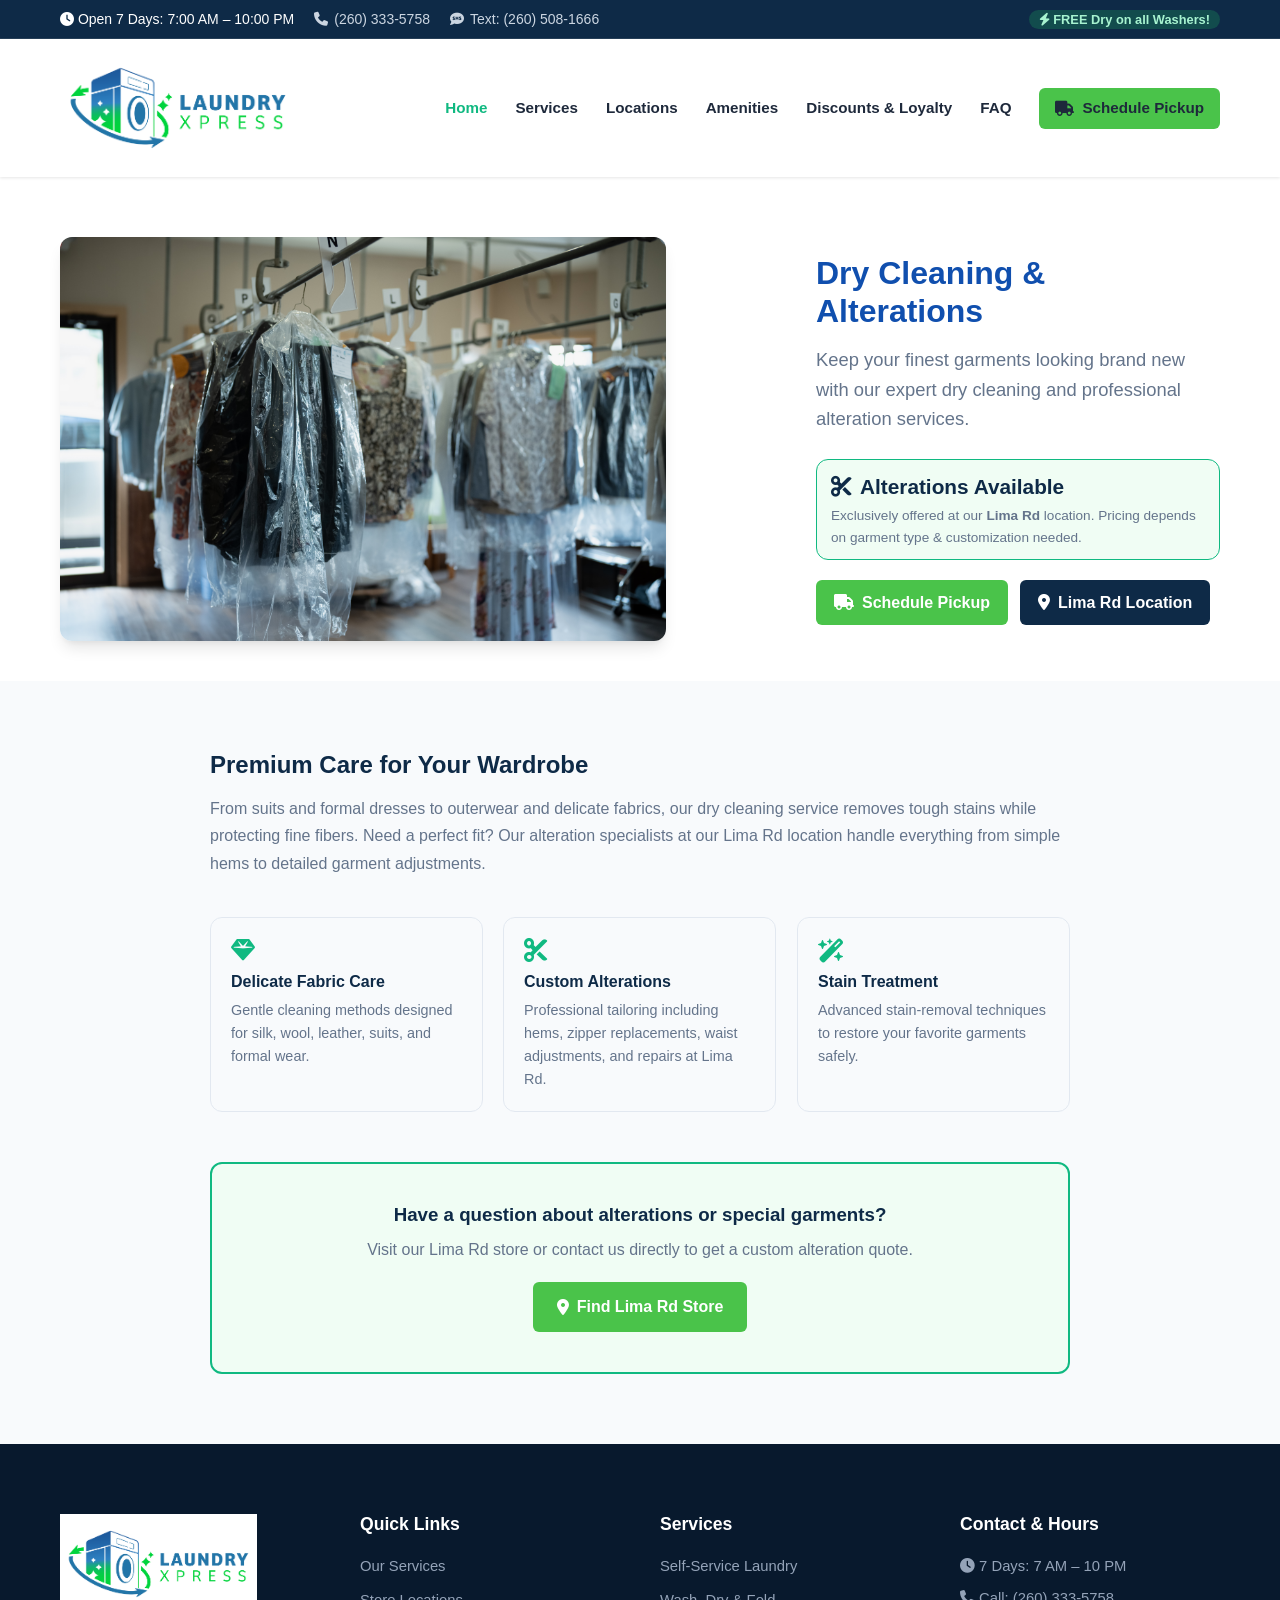
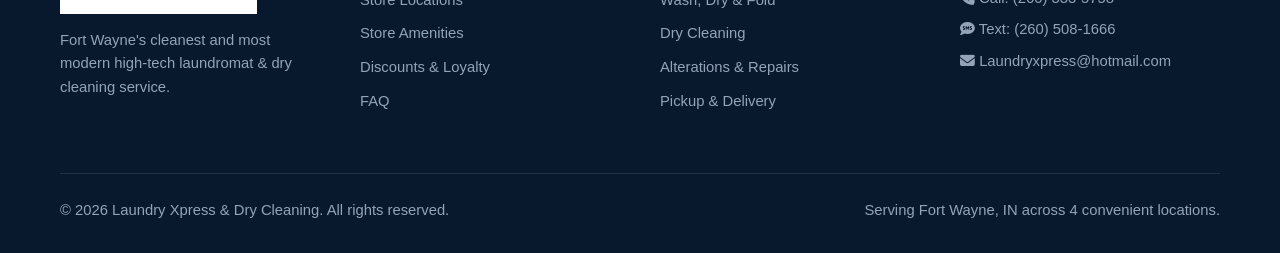
==== dry-cleaning-alterations.html @ 78de6ab1 "Initial commit" ====
<!DOCTYPE html>
<html lang="en">
<head>
  <meta charset="UTF-8">
  <meta name="viewport" content="width=device-width, initial-scale=1.0">
  <title>Dry Cleaning & Alterations - Laundry Xpress</title>
  <link rel="stylesheet" href="css/style.css">
  <link rel="stylesheet" href="https://cdnjs.cloudflare.com/ajax/libs/font-awesome/6.4.0/css/all.min.css">
</head>
<body>

<!-- Top Announcement Bar -->
  <div class="top-bar">
    <div class="container top-bar-content">
      <div class="top-bar-info">
        <span><i class="fa-solid fa-clock"></i> Open 7 Days: 7:00 AM – 10:00 PM</span>
        <a href="tel:2603335758"><i class="fa-solid fa-phone"></i> (260) 333-5758</a>
        <a href="sms:2605081666"><i class="fa-solid fa-comment-sms"></i> Text: (260) 508-1666</a>
      </div>
      <div>
        <span class="top-bar-promo"><i class="fa-solid fa-bolt"></i> FREE Dry on all Washers!</span>
      </div>
    </div>
  </div>

<!-- Navigation -->
  <header class="site-header static-header">
    <div class="container nav-container">
      <a href="index.html" class="logo-wrapper">
        <img src="images/logo.png" alt="Laundry Xpress Logo" class="site-logo">
      </a>
      
      <button class="mobile-menu-btn" aria-label="Toggle navigation">
        <i class="fa-solid fa-bars"></i>
      </button>

      <nav class="nav-links">
        <a href="index.html" class="active">Home</a>
        <a href="#services">Services</a>
        <a href="#locations">Locations</a>
        <a href="#amenities">Amenities</a>
        <a href="#promotions">Discounts & Loyalty</a>
        <a href="#faq">FAQ</a>
        <a href="https://cleancloudapp.com/s3/26136#/" target="_blank" rel="noopener noreferrer" class="btn btn-primary btn-sm"><i class="fa-solid fa-truck"></i> Schedule Pickup</a>
      </nav>
    </div>
  </header>

  <!-- Two-Column Service Hero Banner -->
  <section class="service-hero-split">
    <div class="container split-hero-container">
      
      <!-- Left Side: Image -->
      <div class="split-hero-image">
        <img src="images/dry-cleaning.jpg" alt="Dry Cleaning and Tailoring Services">
      </div>

      <!-- Right Side: Content -->
      <div class="split-hero-content">
        <h1>Dry Cleaning & Alterations</h1>
        <p>Keep your finest garments looking brand new with our expert dry cleaning and professional alteration services.</p>
        
        <!-- Info Badge for Alterations -->
        <div class="pricing-card info-card-highlight">
          <span class="price-amount" style="font-size: 1.3rem;"><i class="fa-solid fa-scissors"></i> Alterations Available</span>
          <p class="price-note">Exclusively offered at our <strong>Lima Rd</strong> location. Pricing depends on garment type & customization needed.</p>
        </div>

        <div class="hero-cta-buttons">
          <a href="https://cleancloudapp.com/s3/26136#/" target="_blank" rel="noopener noreferrer" class="btn btn-primary"><i class="fa-solid fa-truck"></i> Schedule Pickup</a>
          <a href="index.html#locations" class="btn btn-navy"><i class="fa-solid fa-location-dot"></i> Lima Rd Location</a>
        </div>
      </div>

    </div>
  </section>

  <!-- Service Details Section -->
  <section class="service-details-section">
    <div class="container service-details-container">
      
      <div class="service-intro">
        <h2>Premium Care for Your Wardrobe</h2>
        <p>
          From suits and formal dresses to outerwear and delicate fabrics, our dry cleaning service removes tough stains while protecting fine fibers. Need a perfect fit? Our alteration specialists at our Lima Rd location handle everything from simple hems to detailed garment adjustments.
        </p>
      </div>

      <!-- Feature Grid -->
      <div class="service-features-grid">
        <div class="feature-card">
          <i class="fa-solid fa-gem"></i>
          <h4>Delicate Fabric Care</h4>
          <p>Gentle cleaning methods designed for silk, wool, leather, suits, and formal wear.</p>
        </div>

        <div class="feature-card">
          <i class="fa-solid fa-scissors"></i>
          <h4>Custom Alterations</h4>
          <p>Professional tailoring including hems, zipper replacements, waist adjustments, and repairs at Lima Rd.</p>
        </div>

        <div class="feature-card">
          <i class="fa-solid fa-wand-magic-sparkles"></i>
          <h4>Stain Treatment</h4>
          <p>Advanced stain-removal techniques to restore your favorite garments safely.</p>
        </div>
      </div>

      <!-- Call to Action Box -->
      <div class="service-cta-box">
        <h3>Have a question about alterations or special garments?</h3>
        <p>Visit our Lima Rd store or contact us directly to get a custom alteration quote.</p>
        <a href="index.html#locations" class="btn btn-primary"><i class="fa-solid fa-location-dot"></i> Find Lima Rd Store</a>
      </div>

    </div>
  </section>

<!-- Footer -->
  <footer class="site-footer">
    <div class="container">
      <div class="footer-grid">
        <div class="footer-col">
          <div class="logo-wrapper" style="margin-bottom: 15px;">
            <img src="images/logo.png" alt="Laundry Xpress Logo" style="height: 100px; width: auto; display: block;">
          </div>
          <p>Fort Wayne's cleanest and most modern high-tech laundromat & dry cleaning service.</p>
        </div>

        <div class="footer-col">
          <h4>Quick Links</h4>
          <ul>
            <li><a href="#services">Our Services</a></li>
            <li><a href="#locations">Store Locations</a></li>
            <li><a href="#amenities">Store Amenities</a></li>
            <li><a href="#promotions">Discounts & Loyalty</a></li>
            <li><a href="#faq">FAQ</a></li>
          </ul>
        </div>

        <div class="footer-col">
          <h4>Services</h4>
          <ul>
            <li><a href="#services">Self-Service Laundry</a></li>
            <li><a href="#services">Wash, Dry & Fold</a></li>
            <li><a href="#services">Dry Cleaning</a></li>
            <li><a href="#services">Alterations & Repairs</a></li>
            <li><a href="#services">Pickup & Delivery</a></li>
          </ul>
        </div>

        <div class="footer-col">
          <h4>Contact & Hours</h4>
          <p><i class="fa-solid fa-clock"></i> 7 Days: 7 AM – 10 PM</p>
          <p style="margin-top: 8px;"><i class="fa-solid fa-phone"></i> Call: <a href="tel:+12603335758">(260) 333-5758</a></p>
          <p style="margin-top: 8px;"><i class="fa-solid fa-comment-sms"></i> Text: <a href="sms:+12605081666">(260) 508-1666</a></p>
          <p style="margin-top: 8px;"><i class="fa-solid fa-envelope"></i> <a href="mailto:Laundryxpress@hotmail.com">Laundryxpress@hotmail.com</a></p>
        </div>
      </div>

      <div class="footer-bottom">
        <p>&copy; 2026 Laundry Xpress & Dry Cleaning. All rights reserved.</p>
        <p>Serving Fort Wayne, IN across 4 convenient locations.</p>
      </div>
    </div>
  </footer>

  <script src="js/main.js"></script>
</body>
</html>
---- css/style.css ----
/* Laundry Xpress Modern Website - Navy & Green Theme */
:root {
  --primary-navy: #0e2a47;
  --secondary-navy: #183b5e;
  --accent-green: #25d366;
  --primary-green: #10b981;
  --dark-green: #059669;
  --light-green: #e6f4ea;
  --light-bg: #f8fafc;
  --white: #ffffff;
  --text-dark: #1e293b;
  --text-muted: #64748b;
  --border-color: #e2e8f0;
  --shadow-sm: 0 1px 3px rgba(0,0,0,0.1);
  --shadow-md: 0 4px 6px -1px rgba(0,0,0,0.1), 0 2px 4px -1px rgba(0,0,0,0.06);
  --shadow-lg: 0 10px 15px -3px rgba(0,0,0,0.1), 0 4px 6px -2px rgba(0,0,0,0.05);
  --radius-sm: 6px;
  --radius-md: 12px;
  --radius-lg: 20px;
  --font-family: 'Inter', -apple-system, BlinkMacSystemFont, "Segoe UI", Roboto, sans-serif;
}

* {
  box-sizing: border-box;
  margin: 0;
  padding: 0;
}

html {
  scroll-behavior: smooth;
  font-size: 16px;
}

body {
  font-family: var(--font-family);
  color: var(--text-dark);
  background-color: var(--light-bg);
  line-height: 1.6;
}

a {
  text-decoration: none;
  color: inherit;
  transition: all 0.2s ease;
}

ul {
  list-style: none;
}

img {
  max-width: 100%;
  height: auto;
  display: block;
}

.container {
  width: 100%;
  max-width: 1200px;
  margin: 0 auto;
  padding: 0 20px;
}

/* Typography */
h1, h2, h3, h4 {
  color: var(--primary-navy);
  font-weight: 700;
  line-height: 1.2;
}

.section-title {
  font-size: 2.25rem;
  text-align: center;
  margin-bottom: 0.5rem;
}

.section-subtitle {
  text-align: center;
  color: var(--text-muted);
  font-size: 1.1rem;
  margin-bottom: 3rem;
}

/* Buttons */
.btn {
  display: inline-flex;
  align-items: center;
  justify-content: center;
  gap: 8px;
  padding: 12px 24px;
  font-weight: 600;
  border-radius: var(--radius-sm);
  cursor: pointer;
  border: none;
  transition: all 0.25s ease;
  font-size: 1rem;
}

.btn-primary {
  background-color: rgb(74, 195, 74);
  color: var(--white);
}

.btn-primary:hover {
  background-color: var(--dark-green);
  transform: translateY(-2px);
  box-shadow: 0 4px 12px rgba(16, 185, 129, 0.3);
}

.btn-navy {
  background-color: var(--primary-navy);
  color: var(--white);
}

.btn-navy:hover {
  background-color: var(--secondary-navy);
  transform: translateY(-2px);
  box-shadow: 0 4px 12px rgba(14, 42, 71, 0.3);
}

.btn-outline {
  border: 2px solid var(--primary-navy);
  color: var(--primary-navy);
  background: transparent;
}

.btn-outline:hover {
  background-color: var(--primary-navy);
  color: var(--white);
}

.btn-sm {
  padding: 8px 16px;
  font-size: 0.9rem;
}

/* Top Announcement Bar */
.top-bar {
  background-color: var(--primary-navy);
  color: var(--white);
  padding: 8px 0;
  font-size: 0.875rem;
  border-bottom: 1px solid rgba(255,255,255,0.1);
}

.top-bar-content {
  display: flex;
  justify-content: space-between;
  align-items: center;
  flex-wrap: wrap;
  gap: 10px;
}

.top-bar-info {
  display: flex;
  align-items: center;
  gap: 20px;
}

.top-bar-info a {
  color: #cbd5e1;
  display: flex;
  align-items: center;
  gap: 6px;
}

.top-bar-info a:hover {
  color: var(--accent-green);
}

.top-bar-promo {
  background: rgba(37, 211, 102, 0.2);
  color: #a7f3d0;
  padding: 2px 10px;
  border-radius: 20px;
  font-weight: 600;
  font-size: 0.8rem;
}

/* Navigation Header */
header.site-header {
  background-color: var(--white);
  position: sticky;
  top: 0;
  z-index: 1000;
  box-shadow: var(--shadow-sm);
  padding: 5px 0; 
}

.nav-container {
  display: flex;
  justify-content: space-between;
  align-items: center;
  padding: 4px 20px !important;
}

.logo-wrapper {
  display: flex;
  align-items: center;
  gap: 12px;
}

.logo-icon {
  width: 44px;
  height: 44px;
  background: linear-gradient(135deg, var(--primary-navy), var(--primary-green));
  border-radius: 12px;
  display: flex;
  align-items: center;
  justify-content: center;
  color: white;
  font-size: 1.5rem;
  font-weight: bold;
}

.logo-text {
  font-size: 1.5rem;
  font-weight: 800;
  color: var(--primary-navy);
  letter-spacing: -0.5px;
}

.logo-text span {
  color: var(--primary-green);
}

.nav-links {
  display: flex;
  gap: 28px;
  align-items: center;
}

.nav-links a {
  font-weight: 600;
  color: var(--text-dark);
  font-size: 0.95rem;
}

.nav-links a:hover, .nav-links a.active {
  color: var(--primary-green);
}

.mobile-menu-btn {
  display: none;
  background: none;
  border: none;
  font-size: 1.5rem;
  color: var(--primary-navy);
  cursor: pointer;
}

/* Hero Section */
.hero {
  background: linear-gradient(rgba(3, 20, 78, 0.6), rgba(2, 1, 34, 0.6)), url('../images/backgroundHome.jpg');
  padding: 90px 0 110px;
  background-size: cover;
  background-position: center;
  text-align: center;
  position: relative;
}

.hero-content {
  max-width: 800px;
  margin: 0 auto;
}

.hero-badge {
  display: inline-flex;
  align-items: center;
  gap: 8px;
  background: rgba(16, 185, 129, 0.2);
  border: 1px solid #10b981;
  color: #4ddc29;
  padding: 8px 16px;
  border-radius: 20px;
  font-weight: 600;
  animation: slideInLeft 2.5s cubic-bezier(0.25, 1, 0.5, 1) forwards;
}

@keyframes slideInLeft {
  0% {
    opacity: 0;
    transform: translateX(-120px);
  }
  100% {
    opacity: 1;
    transform: translateX(0);
  }
}

.hero h1 {
  color: var(--white);
  font-size: 3.25rem;
  margin-bottom: 20px;
  letter-spacing: -1px;
}

.hero p {
  font-size: 1.25rem;
  color: #e2e8f0;
  margin-bottom: 35px;
  max-width: 650px;
  margin-left: auto;
  margin-right: auto;
}

.hero-buttons {
  display: flex;
  justify-content: center;
  gap: 15px;
  flex-wrap: wrap;
}

/* Quick Features / Highlights Ribbon */
.highlights-ribbon {
  background: var(--white);
  margin-top: -40px;
  border-radius: var(--radius-md);
  box-shadow: var(--shadow-lg);
  padding: 25px 30px;
  position: relative;
  z-index: 10;
  display: grid;
  grid-template-columns: repeat(auto-fit, minmax(220px, 1fr));
  gap: 20px;
  border-top: 4px solid var(--primary-green);
}

.highlight-item {
  display: flex;
  align-items: center;
  gap: 15px;
}

.highlight-icon {
  width: 50px;
  height: 50px;
  background-color: var(--light-green);
  color: var(--primary-green);
  border-radius: 50%;
  display: flex;
  align-items: center;
  justify-content: center;
  font-size: 1.4rem;
  flex-shrink: 0;
}

.highlight-text h4 {
  font-size: 1rem;
  color: var(--primary-navy);
}

.highlight-text p {
  font-size: 0.85rem;
  color: var(--text-muted);
}

/* Services Section */
.services-section {
  padding: 90px 0;
  background-color: var(--light-bg);
}

.services-grid {
  display: flex;
  flex-wrap: wrap;
  justify-content: center;
  gap: 30px;
}

.service-card {
  flex: 1 1 320px;
  max-width: 380px;
  background-color: var(--white);
  border-radius: var(--radius-md);
  overflow: hidden;
  box-shadow: var(--shadow-md);
  transition: transform 0.3s ease, box-shadow 0.3s ease;
  display: flex;
  flex-direction: column;
}

.service-card:hover {
  transform: translateY(-5px);
  box-shadow: var(--shadow-lg);
}

.service-img {
  height: 180px;
  background-size: cover;
  background-position: center;
  position: relative;
}

.service-card-content {
  padding: 25px;
  display: flex;
  flex-direction: column;
  flex-grow: 1;
}

.service-card-content h3 {
  font-size: 1.35rem;
  margin-bottom: 12px;
}

.service-card-content p {
  color: var(--text-muted);
  font-size: 0.95rem;
  margin-bottom: 20px;
  flex-grow: 1;
}

/* Locations Section */
.locations-section {
  padding: 90px 0;
  background-color: var(--white);
}

.locations-grid {
  display: grid;
  grid-template-columns: repeat(auto-fit, minmax(270px, 1fr));
  gap: 25px;
}

.location-card {
  border: 1px solid var(--border-color);
  border-radius: var(--radius-md);
  padding: 25px;
  background-color: var(--white);
  transition: all 0.3s ease;
  position: relative;
  display: flex;
  flex-direction: column;
}

.location-card:hover {
  border-color: var(--primary-green);
  box-shadow: var(--shadow-md);
}

.location-header {
  display: flex;
  align-items: center;
  justify-content: space-between;
  margin-bottom: 15px;
  padding-bottom: 12px;
  border-bottom: 1px solid var(--border-color);
}

.location-badge {
  background-color: var(--primary-navy);
  color: white;
  font-size: 0.75rem;
  font-weight: 700;
  padding: 4px 10px;
  border-radius: 20px;
}

.location-card h3 {
  font-size: 1.2rem;
  color: var(--primary-navy);
}

.location-detail {
  display: flex;
  align-items: flex-start;
  gap: 10px;
  margin-bottom: 12px;
  font-size: 0.925rem;
  color: var(--text-muted);
}

.location-detail i {
  color: var(--primary-green);
  margin-top: 3px;
}

.location-actions {
  margin-top: auto;
  padding-top: 15px;
  display: flex;
  gap: 10px;
}

/* Amenities Section (Icon Cards Grid) */
.amenities-section {
  padding: 90px 0;
  background-color: var(--primary-navy);
  color: var(--white);
}

.amenities-section .section-title {
  color: var(--white);
}

.amenities-section .section-subtitle {
  color: #94a3b8;
}

.amenities-grid {
  /**display: grid;
  grid-template-columns: repeat(auto-fit, minmax(180px, 1fr));
  gap: 20px;**/
  display: flex;
  flex-wrap: wrap;
  justify-content: center;
  gap: 20px;
}

.amenity-card {
  flex: 0 1 200px; 
  background: rgba(255, 255, 255, 0.05);
  border: 1px solid rgba(255, 255, 255, 0.1);
  border-radius: var(--radius-md);
  padding: 25px 15px;
  text-align: center;
  transition: all 0.3s ease;
}

.amenity-card:hover {
  background: rgba(255, 255, 255, 0.1);
  border-color: var(--primary-green);
  transform: translateY(-3px);
}

.amenity-icon {
  width: 55px;
  height: 55px;
  background: rgba(16, 185, 129, 0.2);
  color: var(--accent-green);
  border-radius: 50%;
  display: flex;
  align-items: center;
  justify-content: center;
  font-size: 1.5rem;
  margin: 0 auto 15px;
}

.amenity-card h4 {
  color: var(--white);
  font-size: 1rem;
  font-weight: 600;
}

/* Promotions & Loyalty Section */
.promo-section {
  padding: 90px 0;
  background: linear-gradient(135deg, #f0fdf4 0%, #dcfce7 50%, #f0fdf4 100%);
}

.promo-grid {
  display: flex;
  flex-wrap: wrap;
  justify-content: center;
  gap: 25px;
}

.promo-card {
  flex: 1 1 300px;
  max-width: 380px;
  background: var(--white);
  border-radius: var(--radius-md);
  padding: 30px;
  box-shadow: var(--shadow-sm);
  border-left: 5px solid var(--primary-green);
  transition: transform 0.2s ease;
}

.promo-card:hover {
  transform: translateY(-3px);
  box-shadow: var(--shadow-md);
}

.promo-card h3 {
  font-size: 1.25rem;
  color: var(--primary-navy);
  margin-bottom: 10px;
  display: flex;
  align-items: center;
  gap: 10px;
}

.promo-card h3 i {
  color: var(--primary-green);
}

.promo-card p {
  color: var(--text-muted);
  font-size: 0.95rem;
}

/* FAQ Accordion Section */
.faq-section {
  padding: 90px 0;
  background-color: var(--white);
}

.faq-container {
  max-width: 800px;
  margin: 0 auto;
}

.faq-item {
  border: 1px solid var(--border-color);
  border-radius: var(--radius-sm);
  margin-bottom: 15px;
  overflow: hidden;
  transition: border-color 0.2s ease;
}

.faq-item.active {
  border-color: var(--primary-green);
}

.faq-question {
  width: 100%;
  padding: 20px;
  background-color: var(--white);
  border: none;
  text-align: left;
  font-size: 1.05rem;
  font-weight: 600;
  color: var(--primary-navy);
  display: flex;
  justify-content: space-between;
  align-items: center;
  cursor: pointer;
}

.faq-question i {
  transition: transform 0.3s ease;
  color: var(--primary-green);
}

.faq-item.active .faq-question i {
  transform: rotate(180deg);
}

.faq-answer {
  max-height: 0;
  overflow: hidden;
  transition: max-height 0.3s ease, padding 0.3s ease;
  background-color: #f8fafc;
  color: var(--text-muted);
  font-size: 0.95rem;
  line-height: 1.7;
}

.faq-item.active .faq-answer {
  max-height: 300px;
  padding: 0 20px 20px 20px;
}

/* App Download CTA Banner */
.app-banner {
  background: linear-gradient(135deg, var(--primary-navy), var(--secondary-navy));
  color: var(--white);
  padding: 60px 0;
  border-radius: var(--radius-lg);
  margin: 40px auto 80px;
}

.app-banner-content {
  display: flex;
  align-items: center;
  justify-content: space-between;
  gap: 40px;
  flex-wrap: wrap;
}

.app-banner-text h2 {
  color: var(--white);
  font-size: 2rem;
  margin-bottom: 10px;
}

.app-banner-text p {
  color: #cbd5e1;
  font-size: 1.05rem;
}

.app-buttons {
  display: flex;
  gap: 15px;
  flex-wrap: wrap;
}

.app-btn {
  background-color: rgba(255,255,255,0.1);
  border: 1px solid rgba(255,255,255,0.2);
  color: white;
  padding: 12px 20px;
  border-radius: var(--radius-sm);
  display: flex;
  align-items: center;
  gap: 12px;
  transition: all 0.2s ease;
}

.app-btn:hover {
  background-color: var(--primary-green);
  border-color: var(--primary-green);
}

.app-btn i {
  font-size: 1.8rem;
}

.app-btn-text span {
  display: block;
  font-size: 0.75rem;
  text-transform: uppercase;
}

.app-btn-text strong {
  font-size: 1rem;
}

/* Footer */
footer.site-footer {
  background-color: #08192d;
  color: #94a3b8;
  padding: 70px 0 30px;
  font-size: 0.925rem;
}

.footer-grid {
  display: grid;
  grid-template-columns: repeat(auto-fit, minmax(220px, 1fr));
  gap: 40px;
  margin-bottom: 50px;
}

.footer-col h4 {
  color: var(--white);
  font-size: 1.1rem;
  margin-bottom: 20px;
}

.footer-col ul li {
  margin-bottom: 10px;
}

.footer-col ul li a:hover {
  color: var(--accent-green);
}

.footer-bottom {
  border-top: 1px solid rgba(255, 255, 255, 0.1);
  padding-top: 25px;
  display: flex;
  justify-content: space-between;
  align-items: center;
  flex-wrap: wrap;
  gap: 15px;
}

/* Responsive Styles */
@media (max-width: 992px) {
  .hero h1 { font-size: 2.5rem; }
  .section-title { font-size: 1.85rem; }
}

@media (max-width: 768px) {
  .nav-links {
    display: none;
    position: absolute;
    top: 100%;
    left: 0;
    right: 0;
    background-color: var(--white);
    flex-direction: column;
    padding: 20px;
    box-shadow: var(--shadow-md);
  }
  .nav-links.active {
    display: flex;
  }
  .mobile-menu-btn {
    display: block;
  }
  .hero h1 { font-size: 2rem; }
  .hero p { font-size: 1rem; }
  .top-bar-content { flex-direction: column; text-align: center; }
  .app-banner-content { flex-direction: column; text-align: center; justify-content: center; }
}

.site-logo {
  max-height: 120px; /* Adjust this value (e.g., 35px - 50px) to change the size */
  width: auto;       /* Maintains the image aspect ratio */
  object-fit: contain;
}

/* Non-sticky header for sub-pages */
header.site-header.static-header {
  position: relative;
  top: auto;
}

/* Split Hero Section (Image Left, Text Right) */
.service-hero-split {
  /*padding: 110px 0 60px 0;*/ 
  padding-top: 60px !important; /* Adjust down to 10px or 0px if you want it even closer */
  padding-bottom: 40px;
  background-color: var(--white);
}

.split-hero-container {
  display: flex !important;
  flex-direction: row !important;
  align-items: center;
  justify-content: space-between;
  gap: 150px;
  width: 100%;
}

.split-hero-image {
  flex: 1 1 75%;
  max-width: 80%;
  width: 80%;
}

.split-hero-image img {
  width: 100%;
  max-height: 680px;
  object-fit: cover;
  border-radius: var(--radius-md);
  box-shadow: var(--shadow-lg);
  display: block;
}

.split-hero-content {
  flex: 1 1 50%;
  max-width: 50%;
  width: 50%;
  text-align: left;
}

.split-hero-content h1 {
  font-size: 2rem;
  color: rgb(16, 79, 174); 
  margin-bottom: 15px;
  line-height: 1.2;
}

.split-hero-content p {
  font-size: 1.15rem;
  color: var(--text-muted);
  margin-bottom: 25px;
  line-height: 1.6;
}

/* Service Details & Features */
.service-details-section {
  padding: 70px 0;
}

.service-details-container {
  max-width: 900px;
}

.service-intro {
  margin-bottom: 40px;
}

.service-intro h2 {
  color: var(--primary-navy);
  margin-bottom: 15px;
}

.service-intro p {
  color: var(--text-muted);
  line-height: 1.7;
}

.service-features-grid {
  display: grid;
  grid-template-columns: repeat(auto-fit, minmax(250px, 1fr));
  gap: 20px;
  margin-bottom: 50px;
}

.feature-card {
  padding: 20px;
  background: #f8fafc;
  border-radius: var(--radius-md);
  border: 1px solid #e2e8f0;
}

.feature-card i {
  color: var(--primary-green);
  font-size: 1.5rem;
  margin-bottom: 10px;
}

.feature-card h4 {
  margin-bottom: 8px;
}

.feature-card p {
  font-size: 0.9rem;
  color: var(--text-muted);
}

/* Call to Action Box */
.service-cta-box {
  text-align: center;
  background: #f0fdf4;
  border: 2px solid var(--primary-green);
  padding: 40px 20px;
  border-radius: var(--radius-md);
}

.service-cta-box h3 {
  color: var(--primary-navy);
  margin-bottom: 10px;
}

.service-cta-box p {
  color: var(--text-muted);
  margin-bottom: 20px;
}

/* Entrance Animations */
@keyframes slideInLeft {
  0% {
    opacity: 0;
    transform: translateX(-50px);
  }
  100% {
    opacity: 1;
    transform: translateX(0);
  }
}

@keyframes slideInRight {
  0% {
    opacity: 0;
    transform: translateX(50px);
  }
  100% {
    opacity: 1;
    transform: translateX(0);
  }
}

/* Apply Animations */
.split-hero-image {
  animation: slideInLeft 2s cubic-bezier(0.25, 1, 0.5, 1) forwards;
}

.split-hero-content {
  animation: slideInRight 2s ease-out forwards;
}

/* Compact Green Pricing Box */
.pricing-card {
  background: #f0fdf4;
  border: 1.5px solid var(--primary-green);
  border-radius: var(--radius-md);
  padding: 10px 14px;      /* Reduced padding to shrink height/width */
  margin-bottom: 20px;
  display: block;
}

.price-amount {
  font-size: 1.75rem;      /* Slightly smaller price text */
  font-weight: 700;
  color: var(--primary-navy);
}

.price-unit {
  font-size: 1.1rem;
  font-weight: 600;
  color: var(--primary-green);
  margin-left: 2px;
}

.price-note {
  font-size: 0.85rem !important;
  color: var(--text-muted) !important;
  margin-top: 2px;
  margin-bottom: 0 !important;
  line-height: 1.3;
}

/* Force Buttons Side-by-Side */
.hero-cta-buttons {
  display: flex !important;
  flex-direction: row !important;
  align-items: center;
  gap: 12px;               /* Space between buttons */
  flex-wrap: nowrap;       /* Keeps them on the same line */
}

/* Adjust button padding if needed to fit comfortably */
.hero-cta-buttons .btn {
  white-space: nowrap;     /* Prevents button text from wrapping */
  padding: 10px 18px;
}

/* Highlight card adjustment for info badges */
.info-card-highlight {
  background: #f0fdf4;
  border-color: var(--primary-green);
}

.info-card-highlight .price-amount {
  color: var(--primary-navy);
  display: flex;
  align-items: center;
  gap: 8px;
}

/* Base state: All cards hidden initially */
.feature-card {
  opacity: 0;
  /* Increased duration from 0.8s to 1.5s for a slower, smoother entrance */
  transition: opacity 1.5s cubic-bezier(0.16, 1, 0.3, 1), 
              transform 1.5s cubic-bezier(0.16, 1, 0.3, 1);
  will-change: transform, opacity;
}

/* 1. Left Card: Starts off-screen to the left */
.feature-card:nth-child(1) {
  transform: translateX(-100px); /* Slightly increased distance for a longer glide */
}

/* 2. Middle Card: Starts zoomed out in the center */
.feature-card:nth-child(2) {
  transform: scale(0.8);
}

/* 3. Right Card: Starts off-screen to the right */
.feature-card:nth-child(3) {
  transform: translateX(100px);
}

/* Active State: Triggered on scroll by JS */
.feature-card.visible {
  opacity: 1;
  transform: translateX(0) scale(1);
}
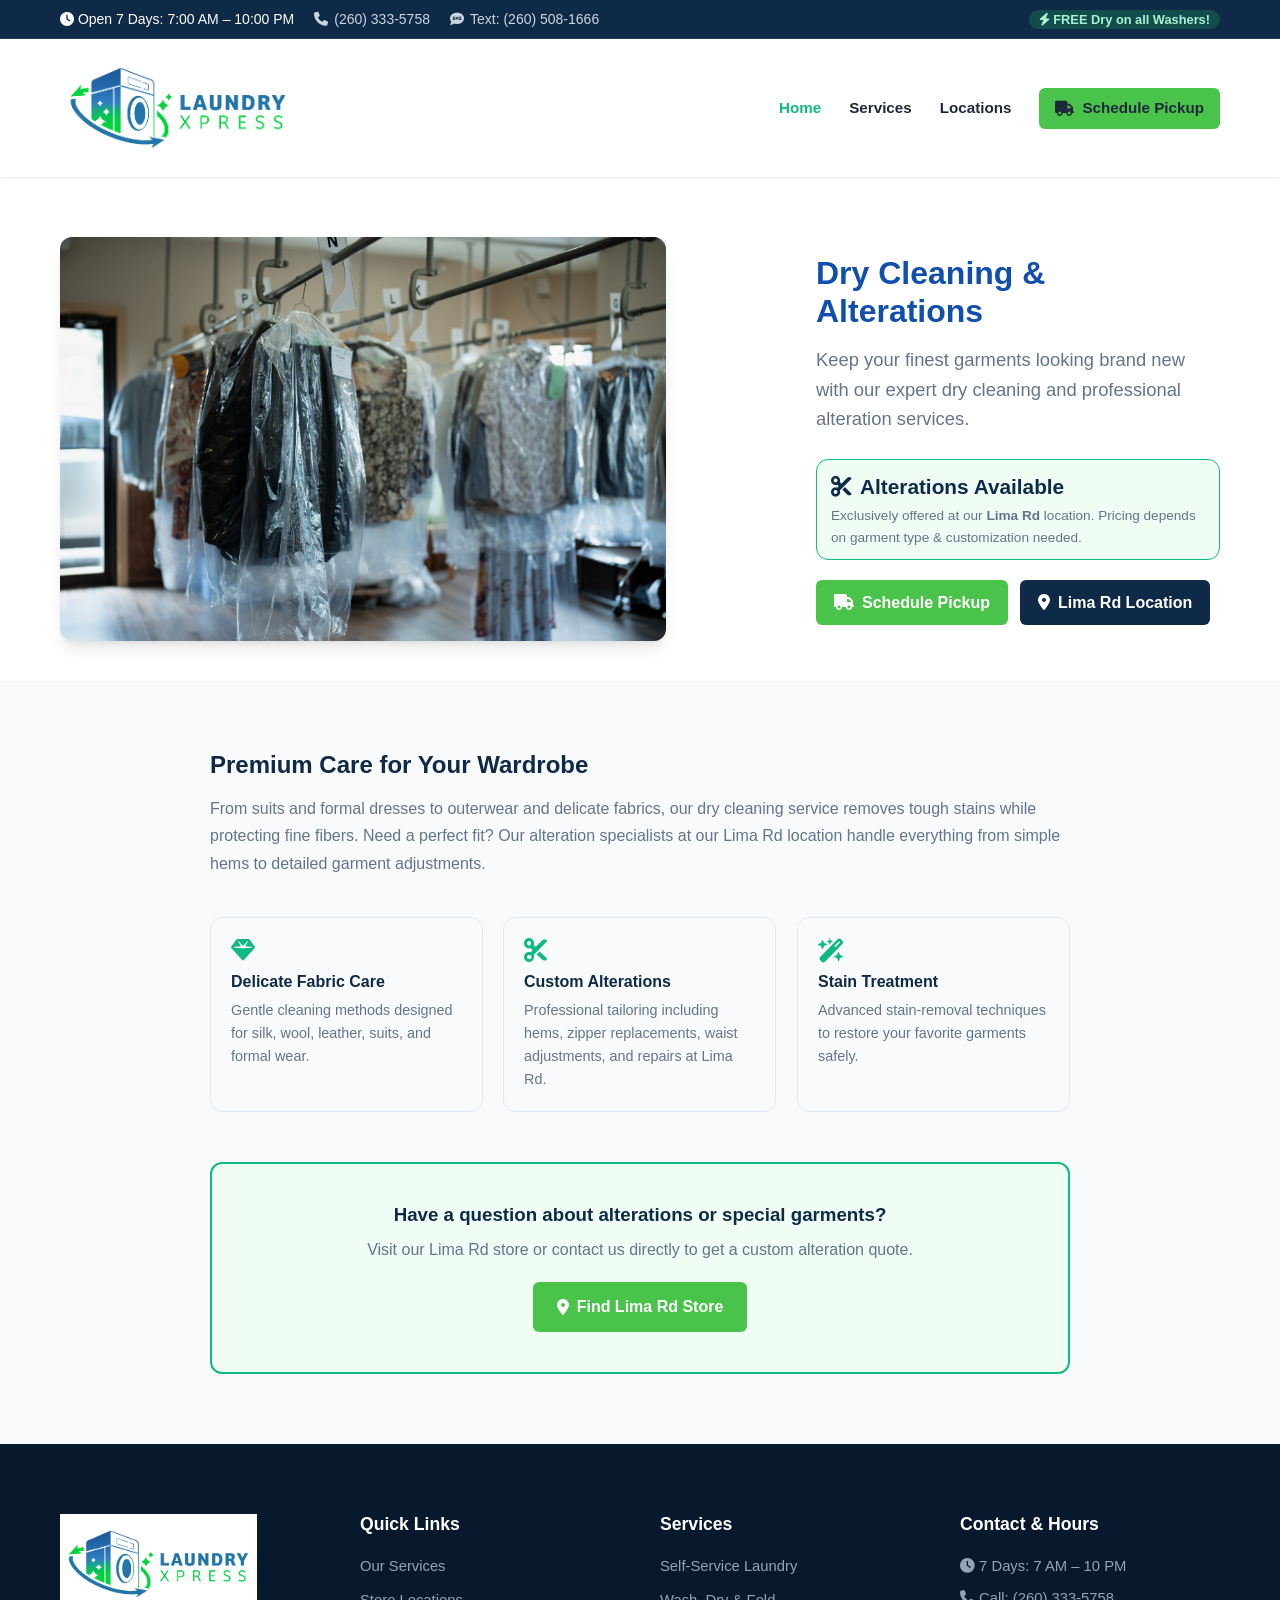
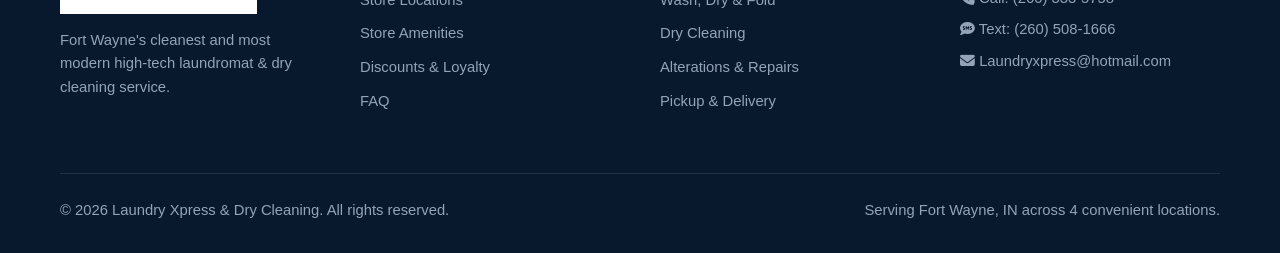
==== commit c8c77a0a: "New chanegs" ====
--- a/dry-cleaning-alterations.html
+++ b/dry-cleaning-alterations.html
@@ -38,9 +38,6 @@
         <a href="index.html" class="active">Home</a>
         <a href="#services">Services</a>
         <a href="#locations">Locations</a>
-        <a href="#amenities">Amenities</a>
-        <a href="#promotions">Discounts & Loyalty</a>
-        <a href="#faq">FAQ</a>
         <a href="https://cleancloudapp.com/s3/26136#/" target="_blank" rel="noopener noreferrer" class="btn btn-primary btn-sm"><i class="fa-solid fa-truck"></i> Schedule Pickup</a>
       </nav>
     </div>
--- a/css/style.css
+++ b/css/style.css
@@ -177,6 +177,37 @@
   font-size: 0.8rem;
 }
 
+/* Mobile: stack top bar items vertically */
+@media (max-width: 640px) {
+  .top-bar {
+    padding: 6px 0;
+    font-size: 0.75rem; /* smaller base text on mobile */
+  }
+
+  .top-bar-content {
+    flex-direction: column;
+    align-items: center;
+    text-align: center;
+    gap: 4px;
+  }
+
+  .top-bar-info {
+    flex-direction: column;
+    gap: 4px;
+  }
+
+  .top-bar-info a,
+  .top-bar-info span {
+    gap: 4px; /* tighter icon-to-text spacing */
+  }
+
+  .top-bar-promo {
+    margin-top: 2px;
+    padding: 2px 8px;
+    font-size: 0.7rem;
+  }
+}
+
 /* Navigation Header */
 header.site-header {
   background-color: var(--white);
@@ -427,7 +458,7 @@
   border: 1px solid var(--border-color);
   border-radius: var(--radius-md);
   padding: 25px;
-  background-color: var(--white);
+  background-color: var(--light-green);
   transition: all 0.3s ease;
   position: relative;
   display: flex;
@@ -541,6 +572,28 @@
   color: var(--white);
   font-size: 1rem;
   font-weight: 600;
+}
+
+@media (max-width: 640px) {
+  .amenity-card {
+    opacity: 0;
+    transform: translateY(24px);
+    transition: opacity 0.6s ease, transform 0.6s ease;
+  }
+
+  .amenity-card.is-visible {
+    opacity: 1;
+    transform: translateY(0);
+  }
+
+  .amenity-card:nth-child(1) { transition-delay: 0s; }
+  .amenity-card:nth-child(2) { transition-delay: 0.08s; }
+  .amenity-card:nth-child(3) { transition-delay: 0.16s; }
+  .amenity-card:nth-child(4) { transition-delay: 0.24s; }
+  .amenity-card:nth-child(5) { transition-delay: 0.32s; }
+  .amenity-card:nth-child(6) { transition-delay: 0.4s; }
+  .amenity-card:nth-child(7) { transition-delay: 0.48s; }
+  .amenity-card:nth-child(8) { transition-delay: 0.56s; }
 }
 
 /* Promotions & Loyalty Section */
@@ -593,7 +646,7 @@
 /* FAQ Accordion Section */
 .faq-section {
   padding: 90px 0;
-  background-color: var(--white);
+  background-color: #f8f9fa;
 }
 
 .faq-container {
